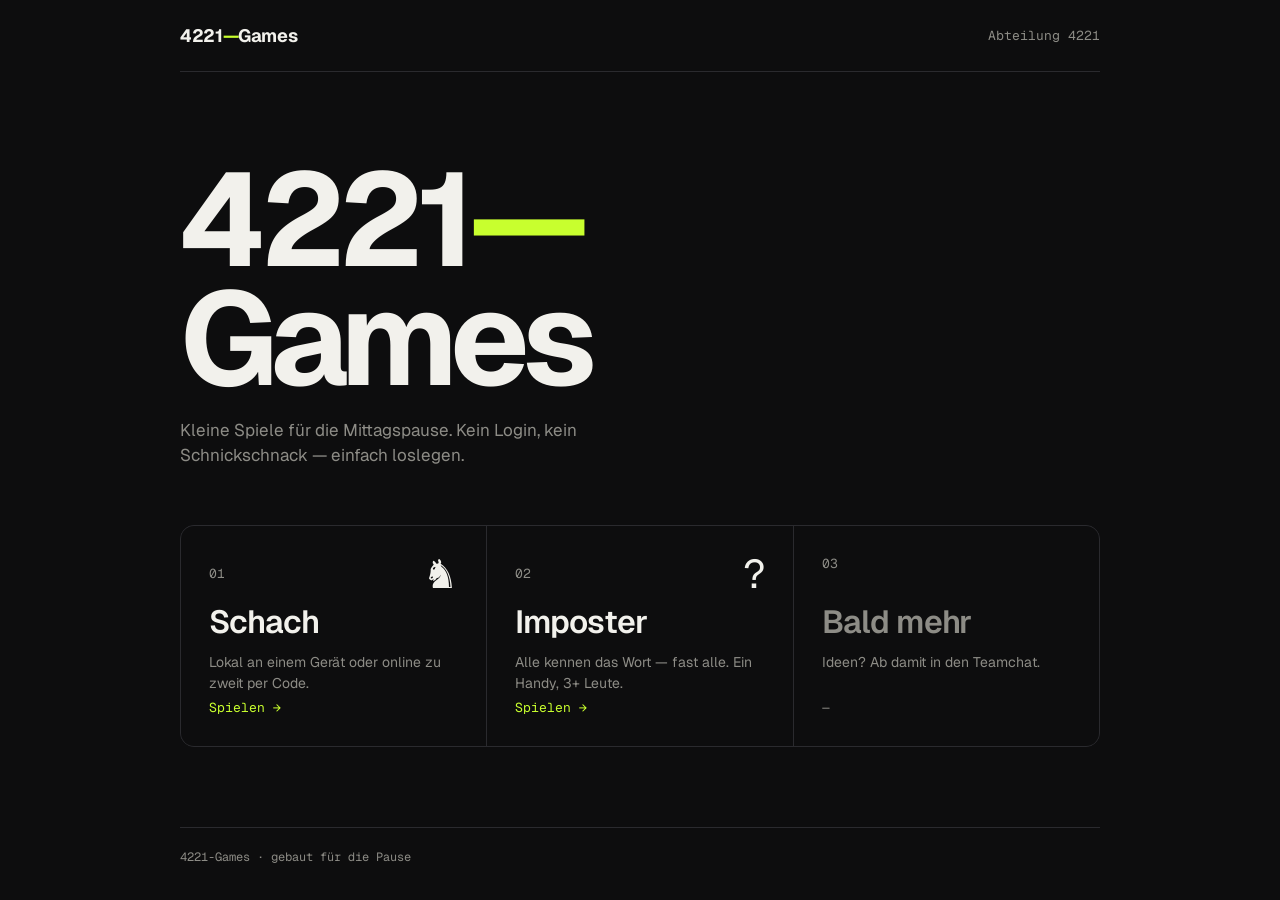
==== index.html @ 22e1c01c "Add files via upload" ====
<!doctype html>
<html lang="de">
<head>
  <meta charset="utf-8">
  <meta name="viewport" content="width=device-width, initial-scale=1">
  <title>4221-Games</title>
  <meta name="theme-color" content="#0d0d0e">
  <link rel="icon" href="data:image/svg+xml,<svg xmlns='http://www.w3.org/2000/svg' viewBox='0 0 100 100'><rect width='100' height='100' rx='22' fill='%230d0d0e'/><text x='50' y='66' font-size='46' font-family='sans-serif' font-weight='700' fill='%23c8ff2e' text-anchor='middle'>42</text></svg>">
  <link rel="preconnect" href="https://fonts.googleapis.com">
  <link rel="preconnect" href="https://fonts.gstatic.com" crossorigin>
  <link href="https://fonts.googleapis.com/css2?family=Geist:wght@400;500;600;700&family=Geist+Mono:wght@400;600&display=swap" rel="stylesheet">
  <link rel="stylesheet" href="css/style.css">
</head>
<body>
  <div class="wrap">
    <header class="top">
      <a class="brand" href="./">4221<span>—</span>Games</a>
      <span class="crumb">Abteilung 4221</span>
    </header>

    <main>
      <section class="hero">
        <h1>4221<em>—</em><br>Games</h1>
        <p>Kleine Spiele für die Mittagspause. Kein Login, kein Schnickschnack — einfach loslegen.</p>
      </section>

      <section class="games">
        <a class="game-card" href="schach.html">
          <div class="row" style="justify-content:space-between"><span class="idx">01</span><span class="glyph">♞&#xFE0E;</span></div>
          <div>
            <h2>Schach</h2>
            <p>Lokal an einem Gerät oder online zu zweit per Code.</p>
          </div>
          <span class="go">Spielen →</span>
        </a>
        <a class="game-card" href="imposter.html">
          <div class="row" style="justify-content:space-between"><span class="idx">02</span><span class="glyph">?</span></div>
          <div>
            <h2>Imposter</h2>
            <p>Alle kennen das Wort — fast alle. Ein Handy, 3+ Leute.</p>
          </div>
          <span class="go">Spielen →</span>
        </a>
        <div class="game-card soon">
          <div class="row"><span class="idx">03</span></div>
          <div>
            <h2>Bald mehr</h2>
            <p>Ideen? Ab damit in den Teamchat.</p>
          </div>
          <span class="go">—</span>
        </div>
      </section>
    </main>

    <footer class="foot">4221-Games · gebaut für die Pause</footer>
  </div>
</body>
</html>
---- css/style.css ----
/* 4221-Games — minimal, dark, typographic */
:root {
  --bg: #0d0d0e;
  --surface: #151517;
  --surface-2: #1c1c1f;
  --line: #2a2a2e;
  --text: #f2f1ec;
  --muted: #8d8c86;
  --accent: #c8ff2e;
  --accent-ink: #0d0d0e;
  --danger: #ff5a4e;
  --radius: 14px;
  --sq-light: #dcd8cc;
  --sq-dark: #8f8b7f;
  --font: "Geist", ui-sans-serif, system-ui, -apple-system, "Segoe UI", sans-serif;
  --mono: "Geist Mono", ui-monospace, "SF Mono", Menlo, monospace;
}

* { box-sizing: border-box; }
html, body { margin: 0; }
body {
  background: var(--bg);
  color: var(--text);
  font-family: var(--font);
  font-size: 16px;
  line-height: 1.5;
  -webkit-font-smoothing: antialiased;
  min-height: 100dvh;
}
a { color: inherit; text-decoration: none; }
button { font: inherit; color: inherit; }
.hidden { display: none !important; }

/* ---------- layout ---------- */
.wrap { max-width: 960px; margin: 0 auto; padding: 0 20px; }
header.top {
  display: flex; align-items: center; justify-content: space-between;
  padding: 22px 0; border-bottom: 1px solid var(--line);
}
.brand { font-weight: 700; letter-spacing: -0.02em; font-size: 18px; }
.brand span { color: var(--accent); }
.crumb { font-family: var(--mono); font-size: 13px; color: var(--muted); }
.crumb a:hover { color: var(--text); }
main { padding: 40px 0 80px; }

/* ---------- hub ---------- */
.hero { padding: 48px 0 56px; }
.hero h1 {
  font-size: clamp(56px, 14vw, 132px);
  line-height: 0.9; letter-spacing: -0.055em; font-weight: 700; margin: 0;
}
.hero h1 em { font-style: normal; color: var(--accent); }
.hero p { color: var(--muted); max-width: 420px; margin: 20px 0 0; font-size: 17px; }

.games { display: grid; grid-template-columns: repeat(auto-fill, minmax(260px, 1fr)); gap: 1px; background: var(--line); border: 1px solid var(--line); border-radius: var(--radius); overflow: hidden; }
.game-card {
  background: var(--bg); padding: 28px; min-height: 220px;
  display: flex; flex-direction: column; justify-content: space-between;
  transition: background .2s;
}
.game-card:hover { background: var(--surface); }
.game-card .idx { font-family: var(--mono); font-size: 13px; color: var(--muted); }
.game-card h2 { margin: 0; font-size: 32px; letter-spacing: -0.03em; font-weight: 600; }
.game-card p { margin: 6px 0 0; color: var(--muted); font-size: 14px; }
.game-card .go { font-family: var(--mono); font-size: 13px; color: var(--accent); }
.game-card.soon { pointer-events: none; }
.game-card.soon h2, .game-card.soon .go { color: var(--muted); }
.glyph { font-size: 40px; line-height: 1; }

footer.foot { border-top: 1px solid var(--line); padding: 20px 0; color: var(--muted); font-family: var(--mono); font-size: 12px; }

/* ---------- ui elements ---------- */
.btn {
  appearance: none; border: 1px solid var(--line); background: var(--surface);
  padding: 13px 20px; border-radius: 999px; cursor: pointer; font-weight: 500;
  transition: background .15s, border-color .15s, transform .1s;
  display: inline-flex; align-items: center; justify-content: center; gap: 8px;
}
.btn:hover { border-color: #3c3c42; background: var(--surface-2); }
.btn:active { transform: scale(.98); }
.btn.primary { background: var(--accent); color: var(--accent-ink); border-color: var(--accent); font-weight: 600; }
.btn.primary:hover { filter: brightness(1.05); }
.btn.ghost { background: transparent; }
.btn.danger { color: var(--danger); }
.btn.block { width: 100%; }
.btn:disabled { opacity: .4; cursor: not-allowed; }

.panel { background: var(--surface); border: 1px solid var(--line); border-radius: var(--radius); padding: 24px; }
.stack { display: flex; flex-direction: column; gap: 12px; }
.row { display: flex; gap: 10px; flex-wrap: wrap; align-items: center; }
.label { font-family: var(--mono); font-size: 12px; text-transform: uppercase; letter-spacing: .08em; color: var(--muted); }
h1.title { font-size: clamp(36px, 8vw, 56px); letter-spacing: -0.04em; line-height: 1; margin: 0 0 8px; }
.sub { color: var(--muted); margin: 0 0 28px; }

input[type=text] {
  width: 100%; background: var(--bg); border: 1px solid var(--line); color: var(--text);
  border-radius: 10px; padding: 12px 14px; font: inherit; outline: none;
}
input[type=text]:focus { border-color: var(--accent); }
.code-input { font-family: var(--mono); text-transform: uppercase; letter-spacing: .3em; text-align: center; font-size: 20px; }

.toast {
  position: fixed; left: 50%; bottom: 24px; transform: translateX(-50%) translateY(20px);
  background: var(--text); color: var(--bg); padding: 10px 18px; border-radius: 999px;
  font-size: 14px; font-weight: 500; opacity: 0; transition: .25s; pointer-events: none; z-index: 50;
}
.toast.show { opacity: 1; transform: translateX(-50%) translateY(0); }

.note { font-size: 13px; color: var(--muted); border-left: 2px solid var(--accent); padding-left: 12px; }

/* ---------- chess ---------- */
.menu-grid { display: grid; grid-template-columns: repeat(auto-fit, minmax(240px, 1fr)); gap: 14px; }
.chess-layout { display: grid; grid-template-columns: auto 1fr; gap: 28px; align-items: start; }
@media (max-width: 860px) { .chess-layout { grid-template-columns: 1fr; } }

.board {
  --size: min(calc(100vw - 40px), 560px);
  width: var(--size); height: var(--size);
  display: grid; grid-template-columns: repeat(8, 1fr); grid-template-rows: repeat(8, 1fr);
  border-radius: 10px; overflow: hidden; user-select: none;
  box-shadow: 0 0 0 1px var(--line), 0 30px 80px -30px rgba(0,0,0,.8);
}
.sq {
  position: relative; border: 0; padding: 0; margin: 0; cursor: pointer;
  display: flex; align-items: center; justify-content: center;
  font-size: calc(var(--size) / 8 * 0.78); line-height: 1;
}
.sq.light { background: var(--sq-light); }
.sq.dark { background: var(--sq-dark); }
.sq.last::before { content: ""; position: absolute; inset: 0; background: rgba(200, 255, 46, .38); }
.sq.sel::before { content: ""; position: absolute; inset: 0; background: rgba(200, 255, 46, .6); }
.sq.check::before { content: ""; position: absolute; inset: 0; background: radial-gradient(circle, rgba(255,90,78,.9) 0%, rgba(255,90,78,.0) 72%); }
.sq.dot::after { content: ""; position: absolute; width: 26%; height: 26%; border-radius: 50%; background: rgba(13,13,14,.32); }
.sq.cap::after { content: ""; position: absolute; inset: 4%; border-radius: 50%; border: 4px solid rgba(13,13,14,.32); }
.pc { position: relative; z-index: 1; font-family: "Segoe UI Symbol", "DejaVu Sans", "Noto Sans Symbols 2", serif; transform: translateY(-3%); }
.pc.w { color: #fbfaf6; -webkit-text-stroke: 1.2px #151515; }
.pc.b { color: #141414; }
.coord { position: absolute; font-family: var(--mono); font-size: 10px; font-weight: 600; z-index: 2; opacity: .75; }
.coord.rank { top: 3px; left: 4px; }
.coord.file { bottom: 2px; right: 4px; }
.sq.light .coord { color: var(--sq-dark); }
.sq.dark .coord { color: var(--sq-light); }

.side { display: flex; flex-direction: column; gap: 16px; min-width: 0; }
.status { font-size: 22px; font-weight: 600; letter-spacing: -0.02em; }
.status small { display: block; font-size: 13px; color: var(--muted); font-weight: 400; font-family: var(--mono); letter-spacing: 0; margin-top: 4px; }
.share { display: flex; gap: 8px; align-items: center; }
.share code { font-family: var(--mono); font-size: 22px; letter-spacing: .2em; color: var(--accent); }
.moves { font-family: var(--mono); font-size: 13px; max-height: 260px; overflow-y: auto; display: grid; grid-template-columns: 36px 1fr 1fr; gap: 2px 8px; }
.moves .n { color: var(--muted); }
.dot-live { width: 8px; height: 8px; border-radius: 50%; background: var(--muted); display: inline-block; }
.dot-live.on { background: var(--accent); box-shadow: 0 0 10px var(--accent); }

.modal { position: fixed; inset: 0; background: rgba(0,0,0,.6); display: flex; align-items: center; justify-content: center; z-index: 40; backdrop-filter: blur(6px); }
.modal .panel { display: flex; gap: 8px; }
.promo-btn { width: 64px; height: 64px; font-size: 44px; border-radius: 12px; background: var(--sq-light); border: 0; cursor: pointer; }
.promo-btn:hover { background: var(--accent); }

/* ---------- imposter ---------- */
.narrow { max-width: 520px; margin: 0 auto; }
.player-row { display: flex; gap: 8px; }
.icon-btn { width: 46px; flex: none; border-radius: 10px; border: 1px solid var(--line); background: transparent; cursor: pointer; color: var(--muted); font-size: 18px; }
.icon-btn:hover { color: var(--danger); border-color: var(--danger); }
.stepper { display: flex; align-items: center; justify-content: space-between; }
.stepper .val { font-family: var(--mono); font-size: 28px; font-weight: 600; min-width: 48px; text-align: center; }
.stepper button { width: 46px; height: 46px; border-radius: 50%; border: 1px solid var(--line); background: var(--bg); cursor: pointer; font-size: 20px; }
.chips { display: flex; flex-wrap: wrap; gap: 8px; }
.chip { border: 1px solid var(--line); background: transparent; padding: 8px 14px; border-radius: 999px; cursor: pointer; font-size: 14px; color: var(--muted); }
.chip.on { background: var(--text); color: var(--bg); border-color: var(--text); }
.switch { display: flex; justify-content: space-between; align-items: center; gap: 16px; cursor: pointer; }
.switch input { appearance: none; width: 46px; height: 28px; border-radius: 999px; background: var(--line); position: relative; cursor: pointer; transition: .2s; flex: none; }
.switch input::after { content: ""; position: absolute; top: 3px; left: 3px; width: 22px; height: 22px; border-radius: 50%; background: var(--text); transition: .2s; }
.switch input:checked { background: var(--accent); }
.switch input:checked::after { left: 21px; background: var(--accent-ink); }

.pass { text-align: center; padding: 20px 0; }
.pass .who { font-size: clamp(40px, 11vw, 64px); font-weight: 700; letter-spacing: -0.04em; line-height: 1; margin: 8px 0 28px; }
.card {
  position: relative; width: 100%; aspect-ratio: 3 / 4; max-height: 60dvh; margin: 0 auto 20px;
  perspective: 1200px; cursor: pointer; border: 0; background: none; padding: 0;
}
.card-inner { position: absolute; inset: 0; transition: transform .55s cubic-bezier(.2,.8,.2,1); transform-style: preserve-3d; }
.card.flipped .card-inner { transform: rotateY(180deg); }
.face {
  position: absolute; inset: 0; backface-visibility: hidden; -webkit-backface-visibility: hidden;
  border-radius: 22px; border: 1px solid var(--line); display: flex; flex-direction: column;
  align-items: center; justify-content: center; padding: 28px; gap: 10px;
}
.face.front { background: var(--surface); background-image: repeating-linear-gradient(45deg, transparent 0 14px, rgba(255,255,255,.025) 14px 15px); }
.face.front .big { font-size: 72px; font-weight: 700; letter-spacing: -0.05em; color: var(--accent); }
.face.back { transform: rotateY(180deg); background: var(--text); color: var(--bg); }
.face.back.imp { background: var(--danger); color: #160404; }
.face .role { font-family: var(--mono); font-size: 13px; text-transform: uppercase; letter-spacing: .14em; opacity: .7; }
.face .word { font-size: clamp(34px, 9vw, 52px); font-weight: 700; letter-spacing: -0.03em; text-align: center; line-height: 1.05; word-break: break-word; }
.face .hint { font-size: 14px; opacity: .7; text-align: center; }

.reveal-list { display: flex; flex-direction: column; gap: 1px; background: var(--line); border-radius: var(--radius); overflow: hidden; border: 1px solid var(--line); }
.reveal-list div { background: var(--surface); padding: 14px 18px; display: flex; justify-content: space-between; }
.reveal-list .imp { color: var(--danger); font-weight: 600; }
.score { display: flex; justify-content: center; gap: 28px; font-family: var(--mono); }
.score b { font-size: 28px; display: block; text-align: center; }
.timer { font-family: var(--mono); font-size: 56px; font-weight: 600; text-align: center; letter-spacing: -0.02em; }
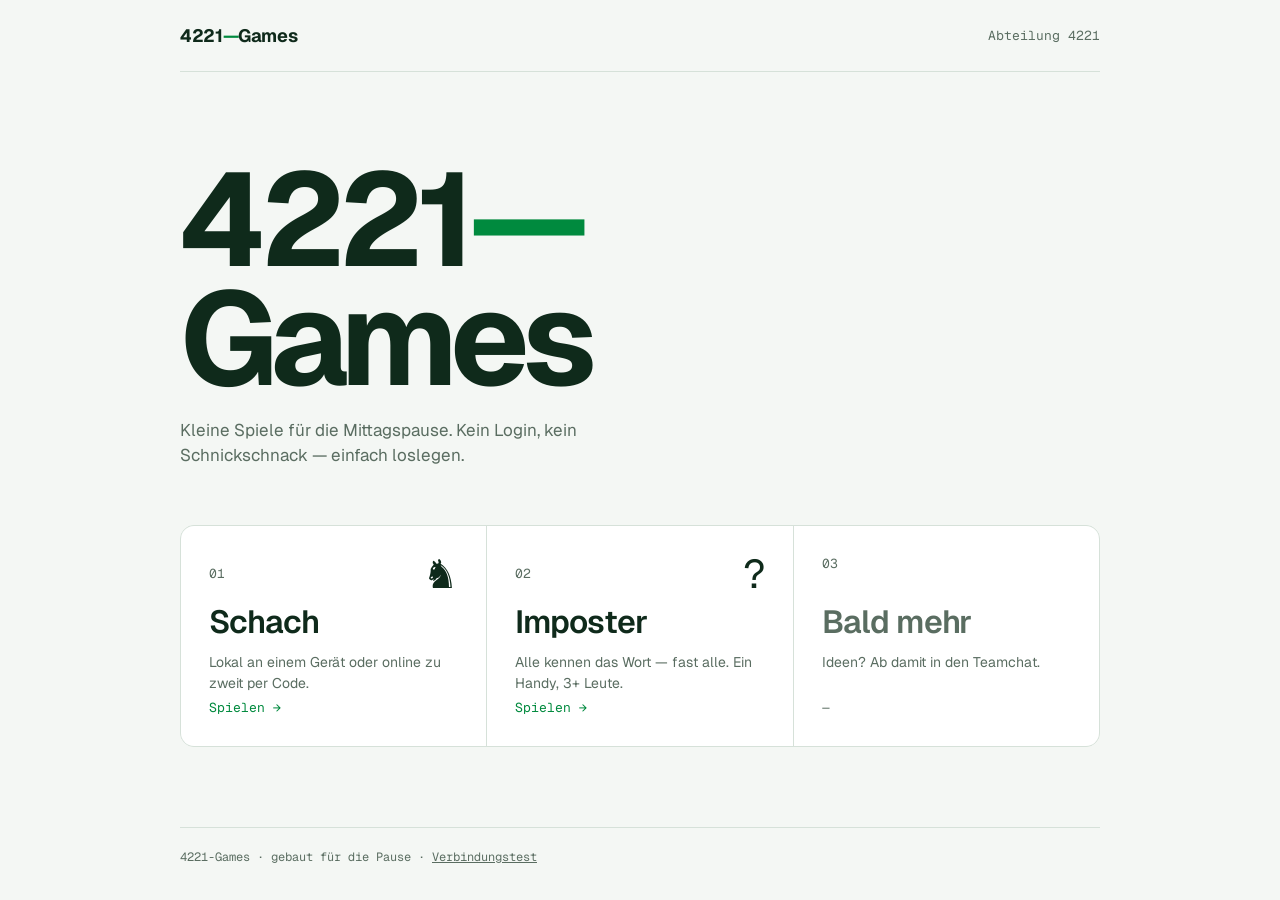
==== commit f12f6337: "Add files via upload" ====
--- a/index.html
+++ b/index.html
@@ -4,8 +4,8 @@
   <meta charset="utf-8">
   <meta name="viewport" content="width=device-width, initial-scale=1">
   <title>4221-Games</title>
-  <meta name="theme-color" content="#0d0d0e">
-  <link rel="icon" href="data:image/svg+xml,<svg xmlns='http://www.w3.org/2000/svg' viewBox='0 0 100 100'><rect width='100' height='100' rx='22' fill='%230d0d0e'/><text x='50' y='66' font-size='46' font-family='sans-serif' font-weight='700' fill='%23c8ff2e' text-anchor='middle'>42</text></svg>">
+  <meta name="theme-color" content="#008a3e">
+  <link rel="icon" href="data:image/svg+xml,<svg xmlns='http://www.w3.org/2000/svg' viewBox='0 0 100 100'><rect width='100' height='100' rx='22' fill='%23008a3e'/><text x='50' y='66' font-size='46' font-family='sans-serif' font-weight='700' fill='%23ffffff' text-anchor='middle'>42</text></svg>">
   <link rel="preconnect" href="https://fonts.googleapis.com">
   <link rel="preconnect" href="https://fonts.gstatic.com" crossorigin>
   <link href="https://fonts.googleapis.com/css2?family=Geist:wght@400;500;600;700&family=Geist+Mono:wght@400;600&display=swap" rel="stylesheet">
@@ -52,7 +52,7 @@
       </section>
     </main>
 
-    <footer class="foot">4221-Games · gebaut für die Pause</footer>
+    <footer class="foot">4221-Games · gebaut für die Pause · <a href="test.html" style="text-decoration:underline">Verbindungstest</a></footer>
   </div>
 </body>
 </html>
--- a/css/style.css
+++ b/css/style.css
@@ -1,19 +1,44 @@
 /* 4221-Games — minimal, dark, typographic */
+/* Farben angelehnt an das LVM-Grün. Hier zentral anpassbar. */
 :root {
-  --bg: #0d0d0e;
-  --surface: #151517;
-  --surface-2: #1c1c1f;
-  --line: #2a2a2e;
-  --text: #f2f1ec;
-  --muted: #8d8c86;
-  --accent: #c8ff2e;
-  --accent-ink: #0d0d0e;
-  --danger: #ff5a4e;
+  --bg: #f4f7f4;
+  --surface: #ffffff;
+  --surface-2: #ecf3ee;
+  --line: #d6e1d9;
+  --text: #0f2a1b;
+  --muted: #5a6d61;
+  --accent: #008a3e;
+  --accent-strong: #006b30;
+  --accent-ink: #ffffff;
+  --danger: #c8372d;
+  --danger-ink: #ffffff;
+  --card-bg: #0f2a1b;
+  --card-ink: #ffffff;
+  --hl: rgba(0, 138, 62, .30);
+  --hl-strong: rgba(0, 138, 62, .55);
+  --mark: rgba(15, 42, 27, .30);
+  --pattern: rgba(0, 138, 62, .07);
+  --shadow: rgba(15, 42, 27, .25);
+  --overlay: rgba(15, 42, 27, .45);
   --radius: 14px;
-  --sq-light: #dcd8cc;
-  --sq-dark: #8f8b7f;
+  --sq-light: #eef2e6;
+  --sq-dark: #6f9f79;
   --font: "Geist", ui-sans-serif, system-ui, -apple-system, "Segoe UI", sans-serif;
   --mono: "Geist Mono", ui-monospace, "SF Mono", Menlo, monospace;
+}
+@media (prefers-color-scheme: dark) {
+  :root:not([data-theme="light"]) {
+    --bg: #0b1510; --surface: #111f17; --surface-2: #16281d; --line: #24392c;
+    --text: #e9f2ec; --muted: #8ea595; --accent: #2db864; --accent-strong: #4fd283; --accent-ink: #04140a;
+    --card-bg: #e9f2ec; --card-ink: #0f2a1b; --pattern: rgba(45, 184, 100, .08);
+    --shadow: rgba(0, 0, 0, .6); --overlay: rgba(0, 0, 0, .6); color-scheme: dark;
+  }
+}
+:root[data-theme="dark"] {
+  --bg: #0b1510; --surface: #111f17; --surface-2: #16281d; --line: #24392c;
+  --text: #e9f2ec; --muted: #8ea595; --accent: #2db864; --accent-strong: #4fd283; --accent-ink: #04140a;
+  --card-bg: #e9f2ec; --card-ink: #0f2a1b; --pattern: rgba(45, 184, 100, .08);
+  --shadow: rgba(0, 0, 0, .6); --overlay: rgba(0, 0, 0, .6); color-scheme: dark;
 }
 
 * { box-sizing: border-box; }
@@ -32,7 +57,7 @@
 .hidden { display: none !important; }
 
 /* ---------- layout ---------- */
-.wrap { max-width: 960px; margin: 0 auto; padding: 0 20px; }
+.wrap { max-width: 960px; margin: 0 auto; padding-left: max(20px, env(safe-area-inset-left, 0px)); padding-right: max(20px, env(safe-area-inset-right, 0px)); }
 header.top {
   display: flex; align-items: center; justify-content: space-between;
   padding: 22px 0; border-bottom: 1px solid var(--line);
@@ -54,11 +79,11 @@
 
 .games { display: grid; grid-template-columns: repeat(auto-fill, minmax(260px, 1fr)); gap: 1px; background: var(--line); border: 1px solid var(--line); border-radius: var(--radius); overflow: hidden; }
 .game-card {
-  background: var(--bg); padding: 28px; min-height: 220px;
+  background: var(--surface); padding: 28px; min-height: 220px;
   display: flex; flex-direction: column; justify-content: space-between;
   transition: background .2s;
 }
-.game-card:hover { background: var(--surface); }
+.game-card:hover { background: var(--surface-2); }
 .game-card .idx { font-family: var(--mono); font-size: 13px; color: var(--muted); }
 .game-card h2 { margin: 0; font-size: 32px; letter-spacing: -0.03em; font-weight: 600; }
 .game-card p { margin: 6px 0 0; color: var(--muted); font-size: 14px; }
@@ -76,10 +101,10 @@
   transition: background .15s, border-color .15s, transform .1s;
   display: inline-flex; align-items: center; justify-content: center; gap: 8px;
 }
-.btn:hover { border-color: #3c3c42; background: var(--surface-2); }
+.btn:hover { border-color: var(--muted); background: var(--surface-2); }
 .btn:active { transform: scale(.98); }
 .btn.primary { background: var(--accent); color: var(--accent-ink); border-color: var(--accent); font-weight: 600; }
-.btn.primary:hover { filter: brightness(1.05); }
+.btn.primary:hover { background: var(--accent-strong); border-color: var(--accent-strong); }
 .btn.ghost { background: transparent; }
 .btn.danger { color: var(--danger); }
 .btn.block { width: 100%; }
@@ -102,7 +127,7 @@
 .toast {
   position: fixed; left: 50%; bottom: 24px; transform: translateX(-50%) translateY(20px);
   background: var(--text); color: var(--bg); padding: 10px 18px; border-radius: 999px;
-  font-size: 14px; font-weight: 500; opacity: 0; transition: .25s; pointer-events: none; z-index: 50;
+  font-size: 14px; font-weight: 500; opacity: 0; margin-bottom: env(safe-area-inset-bottom, 0px); transition: .25s; pointer-events: none; z-index: 50;
 }
 .toast.show { opacity: 1; transform: translateX(-50%) translateY(0); }
 
@@ -115,10 +140,11 @@
 
 .board {
   --size: min(calc(100vw - 40px), 560px);
+  max-width: 100%;
   width: var(--size); height: var(--size);
   display: grid; grid-template-columns: repeat(8, 1fr); grid-template-rows: repeat(8, 1fr);
   border-radius: 10px; overflow: hidden; user-select: none;
-  box-shadow: 0 0 0 1px var(--line), 0 30px 80px -30px rgba(0,0,0,.8);
+  box-shadow: 0 0 0 1px var(--line), 0 30px 70px -34px var(--shadow);
 }
 .sq {
   position: relative; border: 0; padding: 0; margin: 0; cursor: pointer;
@@ -127,11 +153,11 @@
 }
 .sq.light { background: var(--sq-light); }
 .sq.dark { background: var(--sq-dark); }
-.sq.last::before { content: ""; position: absolute; inset: 0; background: rgba(200, 255, 46, .38); }
-.sq.sel::before { content: ""; position: absolute; inset: 0; background: rgba(200, 255, 46, .6); }
-.sq.check::before { content: ""; position: absolute; inset: 0; background: radial-gradient(circle, rgba(255,90,78,.9) 0%, rgba(255,90,78,.0) 72%); }
-.sq.dot::after { content: ""; position: absolute; width: 26%; height: 26%; border-radius: 50%; background: rgba(13,13,14,.32); }
-.sq.cap::after { content: ""; position: absolute; inset: 4%; border-radius: 50%; border: 4px solid rgba(13,13,14,.32); }
+.sq.last::before { content: ""; position: absolute; inset: 0; background: var(--hl); }
+.sq.sel::before { content: ""; position: absolute; inset: 0; background: var(--hl-strong); }
+.sq.check::before { content: ""; position: absolute; inset: 0; background: radial-gradient(circle, rgba(200,55,45,.85) 0%, rgba(200,55,45,0) 72%); }
+.sq.dot::after { content: ""; position: absolute; width: 26%; height: 26%; border-radius: 50%; background: var(--mark); }
+.sq.cap::after { content: ""; position: absolute; inset: 4%; border-radius: 50%; border: 4px solid var(--mark); }
 .pc { position: relative; z-index: 1; font-family: "Segoe UI Symbol", "DejaVu Sans", "Noto Sans Symbols 2", serif; transform: translateY(-3%); }
 .pc.w { color: #fbfaf6; -webkit-text-stroke: 1.2px #151515; }
 .pc.b { color: #141414; }
@@ -149,12 +175,12 @@
 .moves { font-family: var(--mono); font-size: 13px; max-height: 260px; overflow-y: auto; display: grid; grid-template-columns: 36px 1fr 1fr; gap: 2px 8px; }
 .moves .n { color: var(--muted); }
 .dot-live { width: 8px; height: 8px; border-radius: 50%; background: var(--muted); display: inline-block; }
-.dot-live.on { background: var(--accent); box-shadow: 0 0 10px var(--accent); }
-
-.modal { position: fixed; inset: 0; background: rgba(0,0,0,.6); display: flex; align-items: center; justify-content: center; z-index: 40; backdrop-filter: blur(6px); }
+.dot-live.on { background: var(--accent); box-shadow: 0 0 8px var(--accent); }
+
+.modal { position: fixed; inset: 0; background: var(--overlay); display: flex; align-items: center; justify-content: center; z-index: 40; backdrop-filter: blur(6px); }
 .modal .panel { display: flex; gap: 8px; }
 .promo-btn { width: 64px; height: 64px; font-size: 44px; border-radius: 12px; background: var(--sq-light); border: 0; cursor: pointer; }
-.promo-btn:hover { background: var(--accent); }
+.promo-btn:hover { background: var(--hl-strong); }
 
 /* ---------- imposter ---------- */
 .narrow { max-width: 520px; margin: 0 auto; }
@@ -169,7 +195,7 @@
 .chip.on { background: var(--text); color: var(--bg); border-color: var(--text); }
 .switch { display: flex; justify-content: space-between; align-items: center; gap: 16px; cursor: pointer; }
 .switch input { appearance: none; width: 46px; height: 28px; border-radius: 999px; background: var(--line); position: relative; cursor: pointer; transition: .2s; flex: none; }
-.switch input::after { content: ""; position: absolute; top: 3px; left: 3px; width: 22px; height: 22px; border-radius: 50%; background: var(--text); transition: .2s; }
+.switch input::after { content: ""; position: absolute; top: 3px; left: 3px; width: 22px; height: 22px; border-radius: 50%; background: var(--surface); box-shadow: 0 1px 3px var(--shadow); transition: .2s; }
 .switch input:checked { background: var(--accent); }
 .switch input:checked::after { left: 21px; background: var(--accent-ink); }
 
@@ -186,10 +212,10 @@
   border-radius: 22px; border: 1px solid var(--line); display: flex; flex-direction: column;
   align-items: center; justify-content: center; padding: 28px; gap: 10px;
 }
-.face.front { background: var(--surface); background-image: repeating-linear-gradient(45deg, transparent 0 14px, rgba(255,255,255,.025) 14px 15px); }
+.face.front { background: var(--surface); background-image: repeating-linear-gradient(45deg, transparent 0 14px, var(--pattern) 14px 15px); }
 .face.front .big { font-size: 72px; font-weight: 700; letter-spacing: -0.05em; color: var(--accent); }
-.face.back { transform: rotateY(180deg); background: var(--text); color: var(--bg); }
-.face.back.imp { background: var(--danger); color: #160404; }
+.face.back { transform: rotateY(180deg); background: var(--card-bg); color: var(--card-ink); }
+.face.back.imp { background: var(--danger); color: var(--danger-ink); }
 .face .role { font-family: var(--mono); font-size: 13px; text-transform: uppercase; letter-spacing: .14em; opacity: .7; }
 .face .word { font-size: clamp(34px, 9vw, 52px); font-weight: 700; letter-spacing: -0.03em; text-align: center; line-height: 1.05; word-break: break-word; }
 .face .hint { font-size: 14px; opacity: .7; text-align: center; }
@@ -200,3 +226,31 @@
 .score { display: flex; justify-content: center; gap: 28px; font-family: var(--mono); }
 .score b { font-size: 28px; display: block; text-align: center; }
 .timer { font-family: var(--mono); font-size: 56px; font-weight: 600; text-align: center; letter-spacing: -0.02em; }
+
+/* ---------- imposter: modus + online ---------- */
+.mode-card {
+  width: 100%; text-align: left; background: var(--surface); border: 1px solid var(--line);
+  border-radius: var(--radius); padding: 22px; cursor: pointer;
+  display: flex; flex-direction: column; gap: 4px; transition: border-color .15s, background .15s;
+}
+.mode-card:hover { border-color: var(--accent); }
+.mode-card:focus-visible, .btn:focus-visible, .chip:focus-visible, .vote-btn:focus-visible { outline: 2px solid var(--accent); outline-offset: 2px; }
+.mode-card b { font-size: 22px; letter-spacing: -0.02em; }
+.mode-card > span:last-child { color: var(--muted); font-size: 14px; }
+.room-bar {
+  display: flex; align-items: center; justify-content: space-between; gap: 10px;
+  margin-bottom: 24px; padding: 6px 6px 6px 18px; border: 1px solid var(--line);
+  border-radius: 999px; background: var(--surface);
+}
+.room-bar code { font-family: var(--mono); letter-spacing: .2em; color: var(--accent); font-weight: 600; font-size: 14px; margin-left: 6px; }
+.big-code { font-family: var(--mono); font-size: clamp(36px, 11vw, 52px); letter-spacing: .18em; color: var(--accent); font-weight: 600; }
+.tag { font-family: var(--mono); font-size: 11px; text-transform: uppercase; letter-spacing: .08em; color: var(--accent); font-style: normal; margin-left: 8px; }
+.divider { display: flex; align-items: center; gap: 12px; color: var(--muted); font-size: 13px; }
+.divider::before, .divider::after { content: ""; flex: 1; height: 1px; background: var(--line); }
+.vote-grid { display: grid; grid-template-columns: repeat(auto-fill, minmax(140px, 1fr)); gap: 10px; }
+.vote-btn {
+  padding: 18px 16px; border-radius: 12px; border: 1px solid var(--line); background: var(--surface);
+  cursor: pointer; font-weight: 600; font-size: 16px; text-align: left; transition: .15s;
+}
+.vote-btn:hover { border-color: var(--accent); }
+.vote-btn.on { background: var(--accent); color: var(--accent-ink); border-color: var(--accent); }
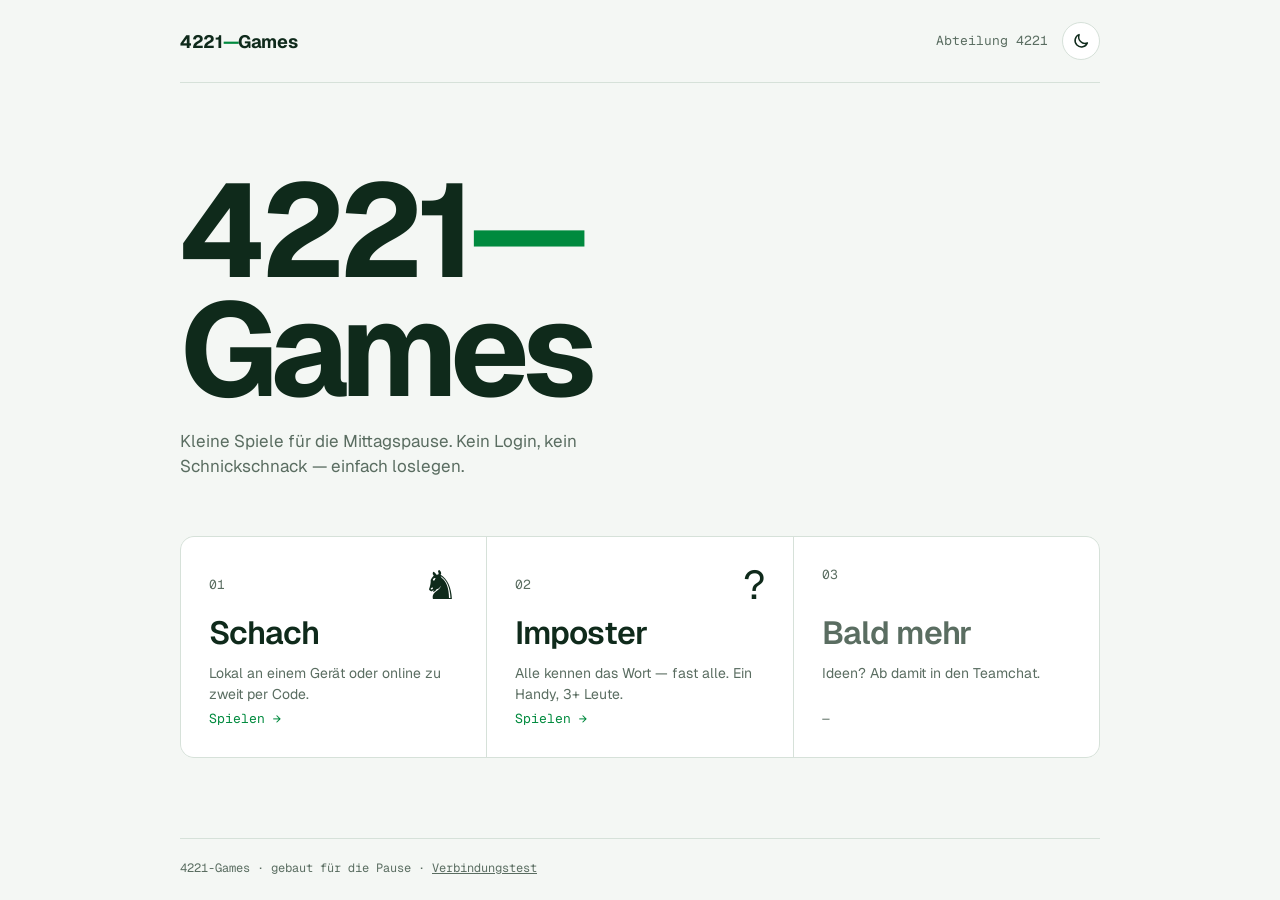
==== commit c0c1376a: "Add files via upload" ====
--- a/index.html
+++ b/index.html
@@ -10,12 +10,13 @@
   <link rel="preconnect" href="https://fonts.gstatic.com" crossorigin>
   <link href="https://fonts.googleapis.com/css2?family=Geist:wght@400;500;600;700&family=Geist+Mono:wght@400;600&display=swap" rel="stylesheet">
   <link rel="stylesheet" href="css/style.css">
+  <script src="js/theme.js"></script>
 </head>
 <body>
   <div class="wrap">
     <header class="top">
       <a class="brand" href="./">4221<span>—</span>Games</a>
-      <span class="crumb">Abteilung 4221</span>
+      <div class="top-right"><span class="crumb">Abteilung 4221</span><button class="theme-btn" data-theme-toggle type="button" aria-label="Farbmodus wechseln"></button></div>
     </header>
 
     <main>
--- a/css/style.css
+++ b/css/style.css
@@ -1,4 +1,3 @@
-/* 4221-Games — minimal, dark, typographic */
 /* Farben angelehnt an das LVM-Grün. Hier zentral anpassbar. */
 :root {
   --bg: #f4f7f4;
@@ -133,54 +132,22 @@
 
 .note { font-size: 13px; color: var(--muted); border-left: 2px solid var(--accent); padding-left: 12px; }
 
-/* ---------- chess ---------- */
+/* ---------- gemeinsam ---------- */
 .menu-grid { display: grid; grid-template-columns: repeat(auto-fit, minmax(240px, 1fr)); gap: 14px; }
-.chess-layout { display: grid; grid-template-columns: auto 1fr; gap: 28px; align-items: start; }
-@media (max-width: 860px) { .chess-layout { grid-template-columns: 1fr; } }
-
-.board {
-  --size: min(calc(100vw - 40px), 560px);
-  max-width: 100%;
-  width: var(--size); height: var(--size);
-  display: grid; grid-template-columns: repeat(8, 1fr); grid-template-rows: repeat(8, 1fr);
-  border-radius: 10px; overflow: hidden; user-select: none;
-  box-shadow: 0 0 0 1px var(--line), 0 30px 70px -34px var(--shadow);
-}
-.sq {
-  position: relative; border: 0; padding: 0; margin: 0; cursor: pointer;
-  display: flex; align-items: center; justify-content: center;
-  font-size: calc(var(--size) / 8 * 0.78); line-height: 1;
-}
-.sq.light { background: var(--sq-light); }
-.sq.dark { background: var(--sq-dark); }
-.sq.last::before { content: ""; position: absolute; inset: 0; background: var(--hl); }
-.sq.sel::before { content: ""; position: absolute; inset: 0; background: var(--hl-strong); }
-.sq.check::before { content: ""; position: absolute; inset: 0; background: radial-gradient(circle, rgba(200,55,45,.85) 0%, rgba(200,55,45,0) 72%); }
-.sq.dot::after { content: ""; position: absolute; width: 26%; height: 26%; border-radius: 50%; background: var(--mark); }
-.sq.cap::after { content: ""; position: absolute; inset: 4%; border-radius: 50%; border: 4px solid var(--mark); }
-.pc { position: relative; z-index: 1; font-family: "Segoe UI Symbol", "DejaVu Sans", "Noto Sans Symbols 2", serif; transform: translateY(-3%); }
-.pc.w { color: #fbfaf6; -webkit-text-stroke: 1.2px #151515; }
-.pc.b { color: #141414; }
-.coord { position: absolute; font-family: var(--mono); font-size: 10px; font-weight: 600; z-index: 2; opacity: .75; }
-.coord.rank { top: 3px; left: 4px; }
-.coord.file { bottom: 2px; right: 4px; }
-.sq.light .coord { color: var(--sq-dark); }
-.sq.dark .coord { color: var(--sq-light); }
-
-.side { display: flex; flex-direction: column; gap: 16px; min-width: 0; }
-.status { font-size: 22px; font-weight: 600; letter-spacing: -0.02em; }
-.status small { display: block; font-size: 13px; color: var(--muted); font-weight: 400; font-family: var(--mono); letter-spacing: 0; margin-top: 4px; }
-.share { display: flex; gap: 8px; align-items: center; }
-.share code { font-family: var(--mono); font-size: 22px; letter-spacing: .2em; color: var(--accent); }
-.moves { font-family: var(--mono); font-size: 13px; max-height: 260px; overflow-y: auto; display: grid; grid-template-columns: 36px 1fr 1fr; gap: 2px 8px; }
-.moves .n { color: var(--muted); }
 .dot-live { width: 8px; height: 8px; border-radius: 50%; background: var(--muted); display: inline-block; }
 .dot-live.on { background: var(--accent); box-shadow: 0 0 8px var(--accent); }
-
 .modal { position: fixed; inset: 0; background: var(--overlay); display: flex; align-items: center; justify-content: center; z-index: 40; backdrop-filter: blur(6px); }
 .modal .panel { display: flex; gap: 8px; }
-.promo-btn { width: 64px; height: 64px; font-size: 44px; border-radius: 12px; background: var(--sq-light); border: 0; cursor: pointer; }
-.promo-btn:hover { background: var(--hl-strong); }
+
+/* Kopfzeile + Hell/Dunkel */
+.top-right { display: flex; align-items: center; gap: 14px; }
+.theme-btn {
+  width: 38px; height: 38px; border-radius: 50%; border: 1px solid var(--line); background: var(--surface);
+  display: inline-flex; align-items: center; justify-content: center; cursor: pointer; color: var(--text); padding: 0;
+}
+.theme-btn:hover { border-color: var(--accent); color: var(--accent); }
+.theme-btn:focus-visible { outline: 2px solid var(--accent); outline-offset: 2px; }
+.wrap.wide { max-width: 1320px; }
 
 /* ---------- imposter ---------- */
 .narrow { max-width: 520px; margin: 0 auto; }
